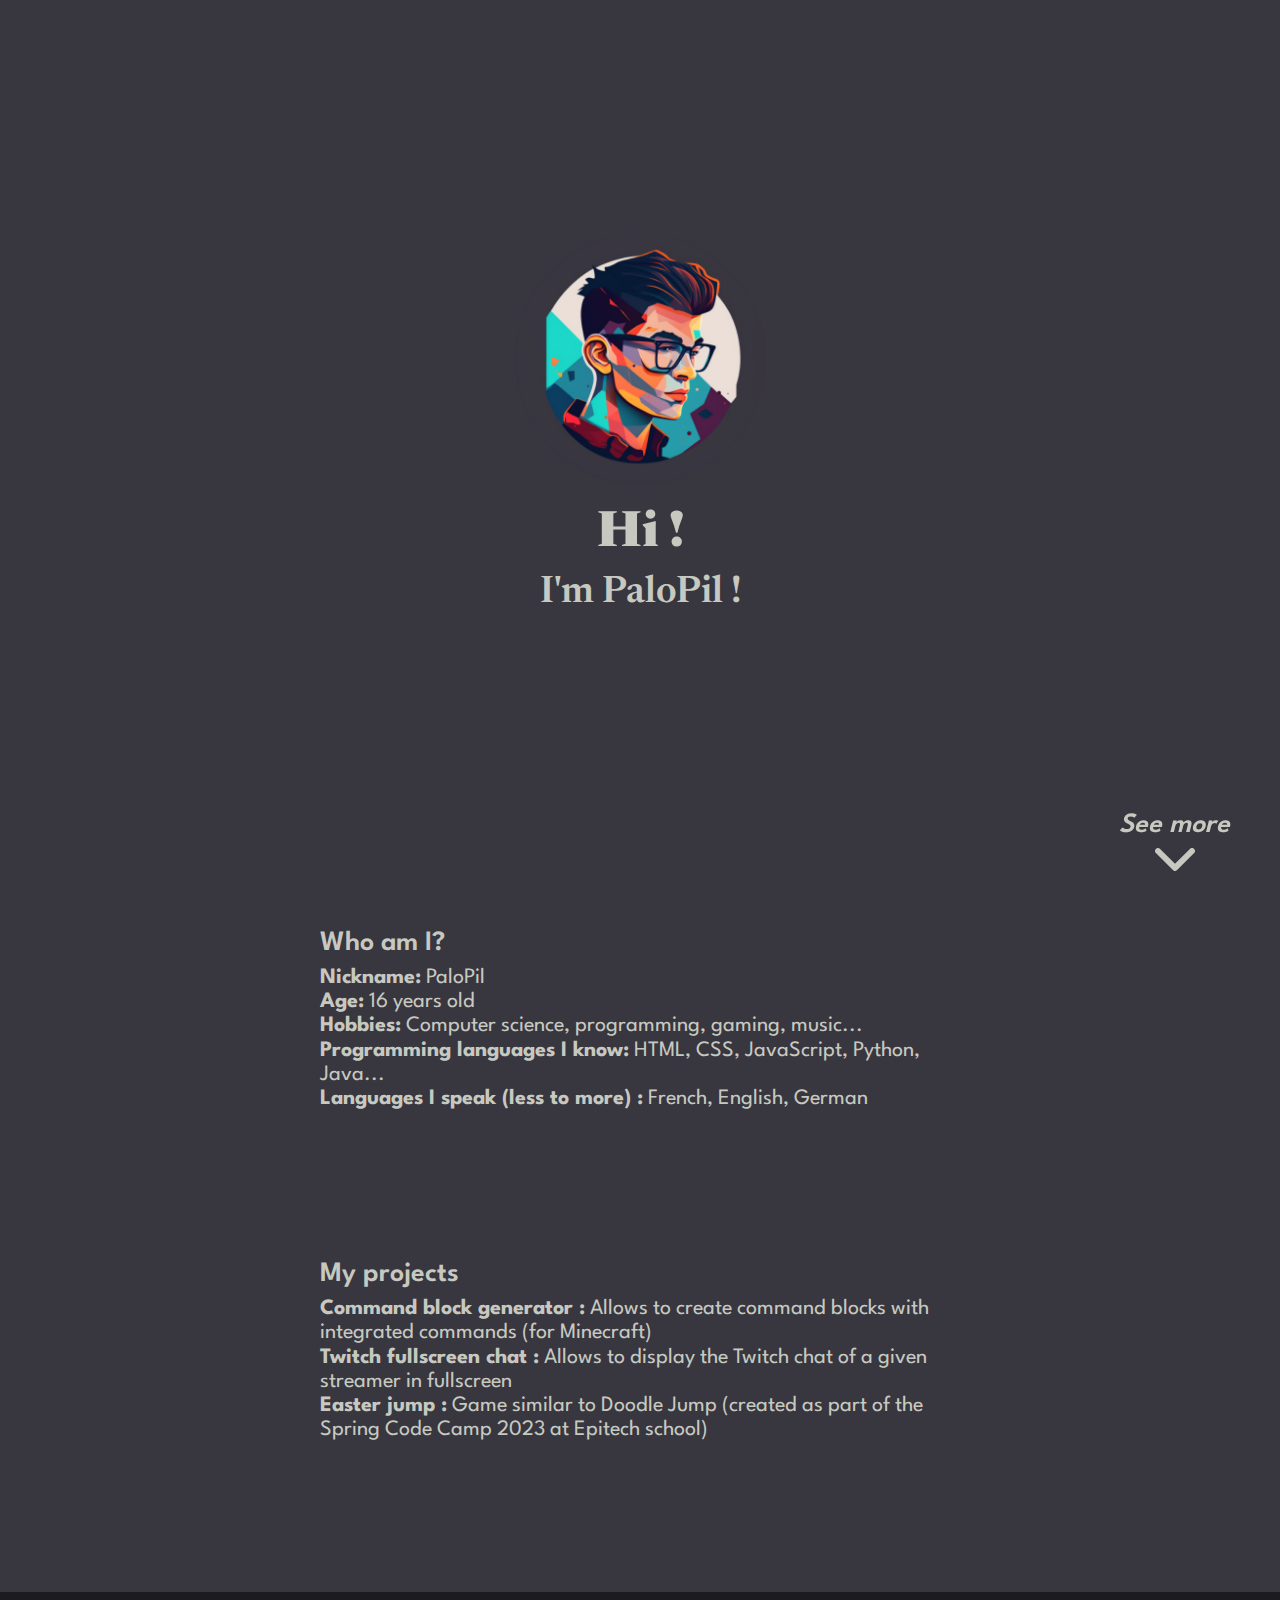
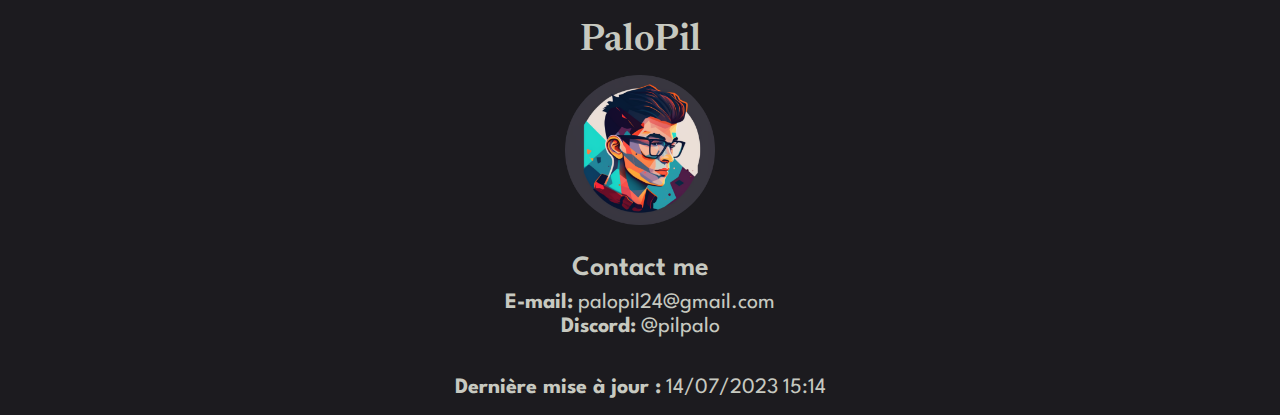
==== en/index.html @ b150a44a "Added english translation" ====
<!DOCTYPE html>
<html lang="fr">
<head>
	<link rel="shortcut icon" type="image/png" href="../assets/pictures/favicon.png">
	<title>PaloPil</title>
	<link rel="stylesheet" type="text/css" href="../assets/styles/homepage.css">
	<script type="text/javascript" src="../assets/scripts/homepage.js"></script>
	<meta name="viewport" content="width=device-width, initial-scale=1">
	<meta charset="utf-8">
</head>
<body>
	<main>
		<header>
			<img src="../assets/pictures/favicon.png">
			<h1>Hi&nbsp!</h1>
			<h2>I'm PaloPil&nbsp!</h2>
			<br/> <br/> <br/>
		</header>

		<section>
			<h3>Who am I?</h3>
			<p>	<b>Nickname:</b> PaloPil <br/>
				<b>Age:</b> 16 years old <br/>
				<b>Hobbies:</b> Computer science, programming, gaming, music... <br/>
				<b>Programming languages I know:</b> HTML, CSS, JavaScript, Python, Java... <br/>
				<b>Languages I speak (less to more) :</b> French, English, German <br/>
			</p>
		</section>
		<section>
			<h3>My projects</h3>
			<p>
				<b><a href="/projects/command-blocks">Command block generator</a> :</b> Allows to create command blocks with integrated commands (for Minecraft) <br/>
				<b><a href="/projects/twitch-chat">Twitch fullscreen chat</a> :</b> Allows to display the Twitch chat of a given streamer in fullscreen <br/>
				<b><a href="/projects/easter-jump">Easter jump</a> :</b> Game similar to Doodle Jump (created as part of the Spring Code Camp 2023 at Epitech school)<br/>
			</p>
		</section>

	</main>
	<nav>
		<h3>See more</h3>
		<svg width="40" height="23" viewBox="0 0 40 23" fill="none" xmlns="http://www.w3.org/2000/svg"> <path d="M39.1209 0.87908C39.3996 1.15736 39.6207 1.48785 39.7715 1.85164C39.9224 2.21544 40 2.6054 40 2.99923C40 3.39306 39.9224 3.78302 39.7715 4.14682C39.6207 4.51061 39.3996 4.8411 39.1209 5.11938L22.1197 22.1206C21.8414 22.3993 21.5109 22.6204 21.1471 22.7712C20.7834 22.922 20.3934 22.9997 19.9996 22.9997C19.6057 22.9997 19.2158 22.922 18.852 22.7712C18.4882 22.6204 18.1577 22.3993 17.8794 22.1206L0.878195 5.11938C0.315896 4.55708 0 3.79444 0 2.99923C0 2.60548 0.0775543 2.21559 0.228235 1.85181C0.378916 1.48804 0.599773 1.1575 0.878195 0.87908C1.15662 0.600657 1.48715 0.379802 1.85093 0.229121C2.2147 0.0784403 2.6046 0.000885073 2.99835 0.000885073C3.79356 0.000885073 4.5562 0.316781 5.1185 0.87908L19.9996 15.7561L34.8806 0.87908C35.1589 0.600403 35.4894 0.379323 35.8532 0.228482C36.217 0.0776415 36.6069 0 37.0008 0C37.3946 0 37.7846 0.0776415 38.1484 0.228482C38.5122 0.379323 38.8426 0.600403 39.1209 0.87908Z" fill="#C7C9C0"/></svg>
	</nav>
	<footer>
		<h2>PaloPil</h2>
		<img src="../assets/pictures/favicon.png">
		<h3>Contact me</h3>
		<p><b>E-mail:</b> <a href="mailto:palopil24@gmail.com">palopil24@gmail.com</a></p>
		<p><b>Discord:</b> <a>@pilpalo</a></p>
		<br/>
		<br/>
		<p><b>Dernière mise à jour :</b> 14/07/2023 15:14</p>
	</footer>
</body>
</html>
---- assets/styles/homepage.css ----
@import url('https://fonts.googleapis.com/css2?family=League+Spartan&family=Newsreader&display=swap');

:root {
    --main-bg-color: #38363F;
    --main-text-color: #C7C9C0;
    --footer-color: #1c1b1f;
}

/*Fonctional*/

body {
    background-color: var(--main-bg-color);
    color: var(--main-text-color);
}

::-webkit-scrollbar {
    width: 0;
}

/*Hides scrollbar*/

* {
    margin: 0;
    user-select: none;
}

/*General styles*/

h1 {
    font: 800 50px 'Newsreader', serif;
    text-align: center;
}

h2 {
    font: 600 38px 'Newsreader', serif;
    text-align: center;
}

h3 {
    font: 600 28px 'League Spartan', sans-serif;
    text-align: left;
    margin: 30px 0 10px;
}

p {
    font: 400 22px 'League Spartan', sans-serif;
    text-align: left;
    line-height: 1.1;
}

a {
    color: var(--main-text-color);
    text-decoration: none;
}

a:hover {
    text-decoration: underline;
}

/*Header*/

header {
    height: 100vh;
    display: flex;
    flex-direction: column;
    justify-content: center;
    align-items: center;
}

header img {
    width: 250px;
}

header h1 {
    margin: 25px 0 15px;
}

nav {
    position: fixed;
    bottom: 25px;
    right: 50px;
    cursor: pointer;
    transition: opacity 0.2s ease;
    text-align: center;
    font-style: italic;
}

nav h3 {
    font-style: italic;
}

/*Main*/

main {
    margin: 0 10%;
}

section {
    margin-bottom: 150px;
}

/*Footer*/

footer {
    padding: 15px;
    display: flex;
    flex-direction: column;
    justify-content: center;
    align-items: center;
    background-color: var(--footer-color);
}

footer h2 {
    margin: 15px 0;
}

footer img {
    width: 150px;
}

/*Responsive*/

@media screen and (min-width: 1024px) {
    main {
        margin: 0 25%;
        text-align: center;
    }
}
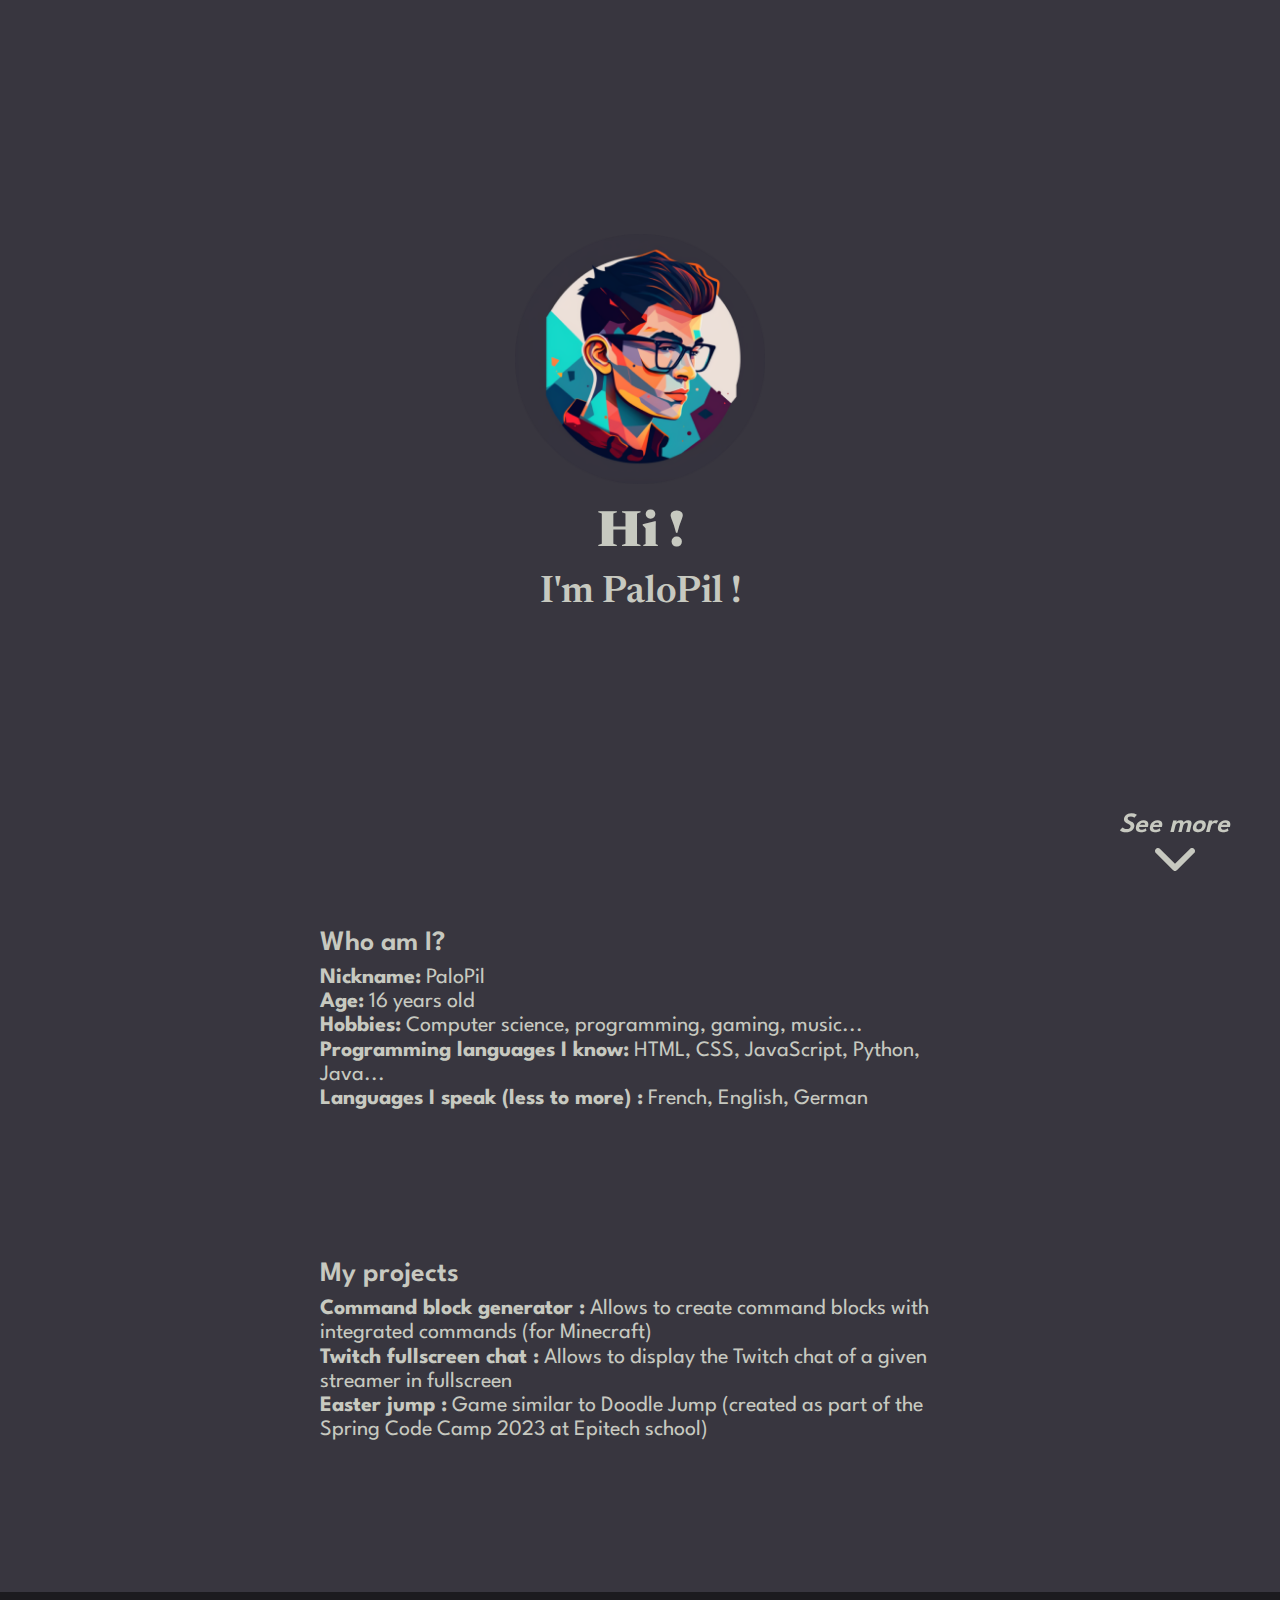
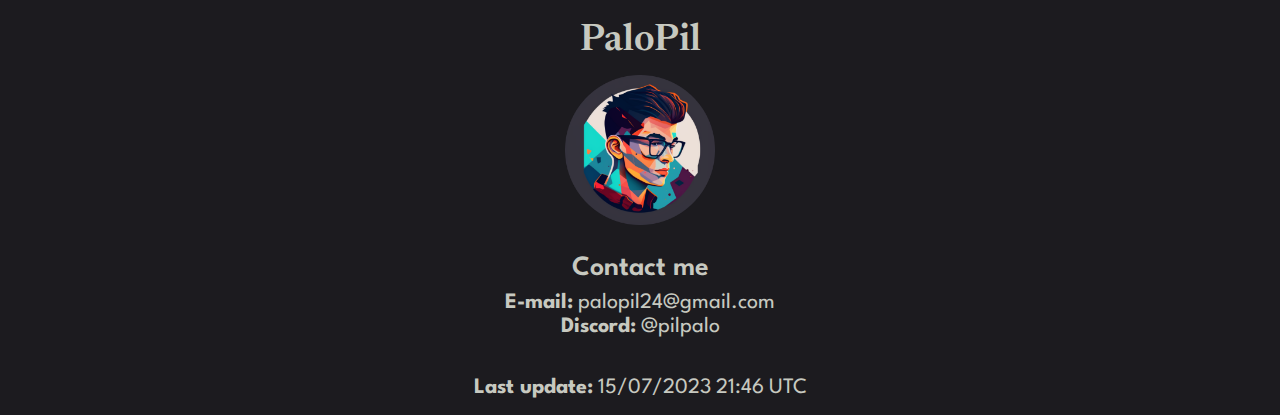
==== commit a27daddb: "Updated update date" ====
--- a/en/index.html
+++ b/en/index.html
@@ -48,7 +48,7 @@
 		<p><b>Discord:</b> <a>@pilpalo</a></p>
 		<br/>
 		<br/>
-		<p><b>Dernière mise à jour :</b> 14/07/2023 15:14</p>
+		<p><b>Last update:</b> 15/07/2023 21:46 UTC</p>
 	</footer>
 </body>
 </html>
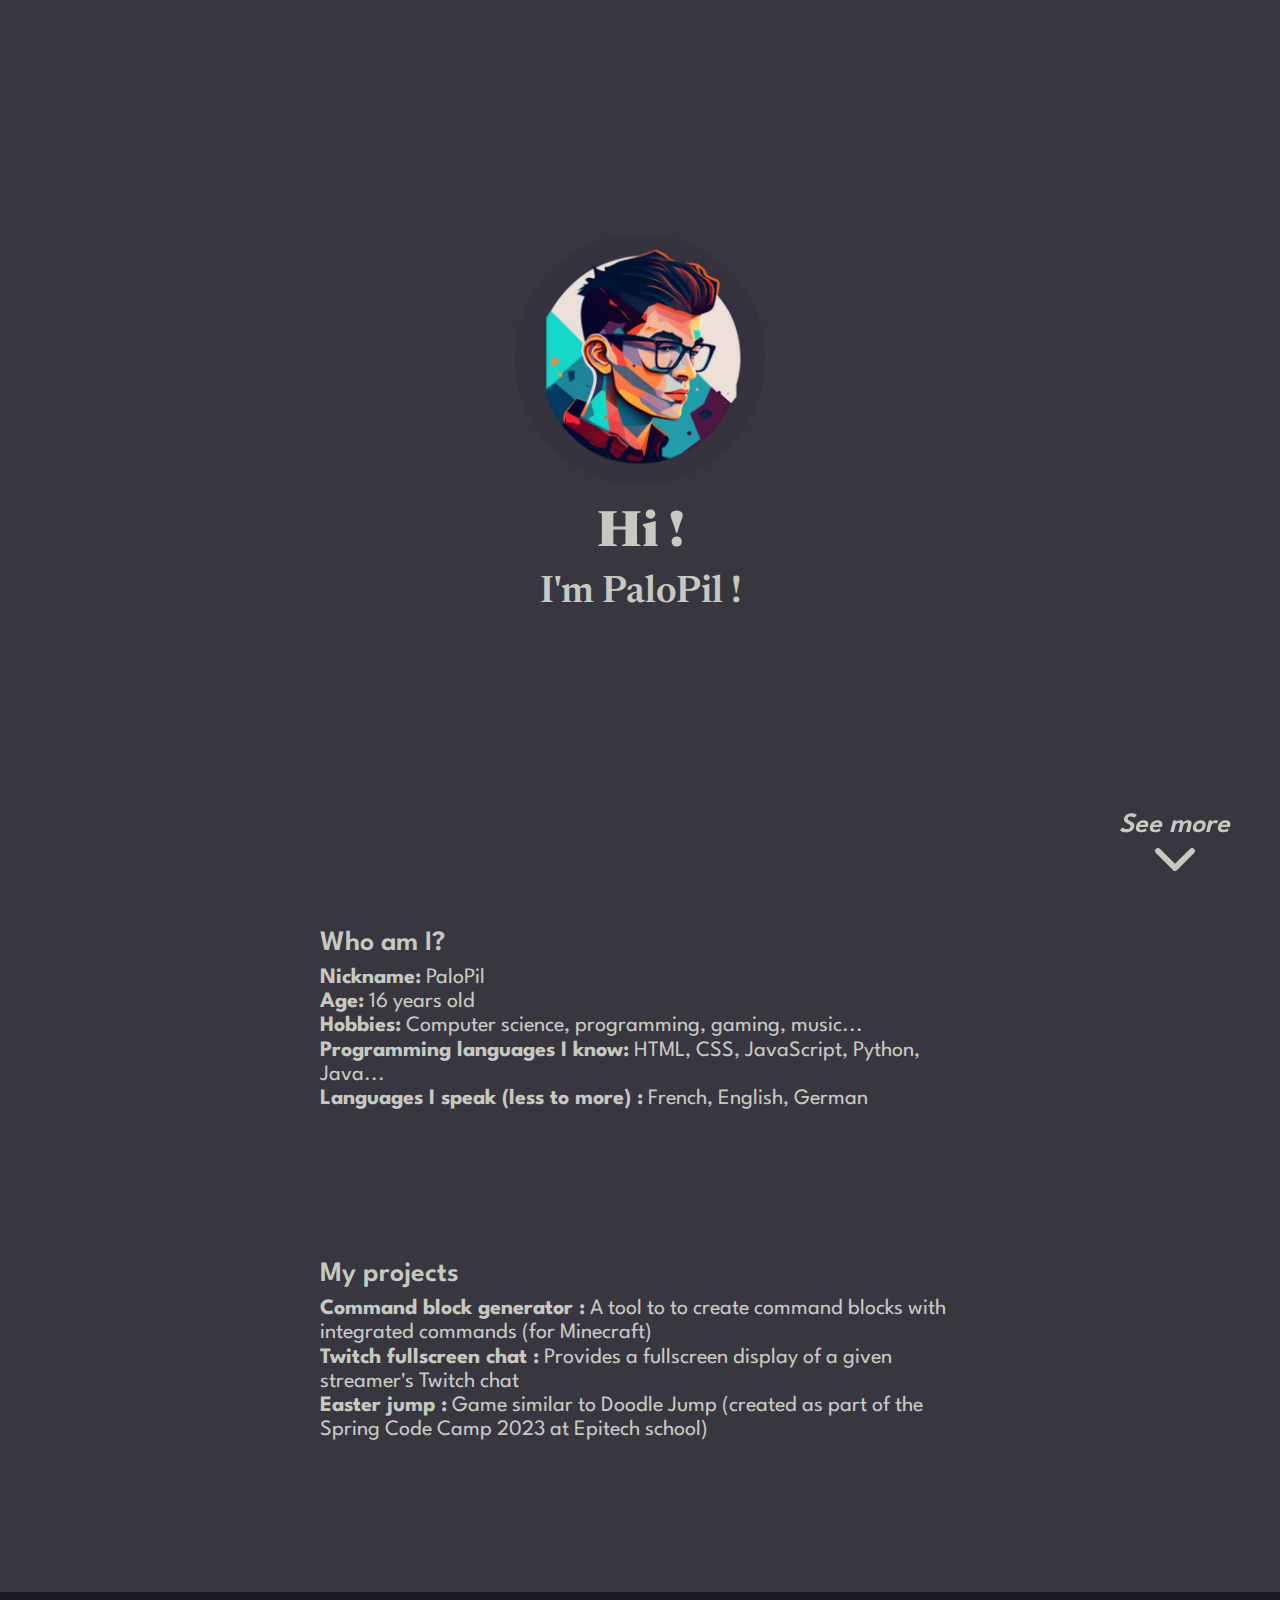
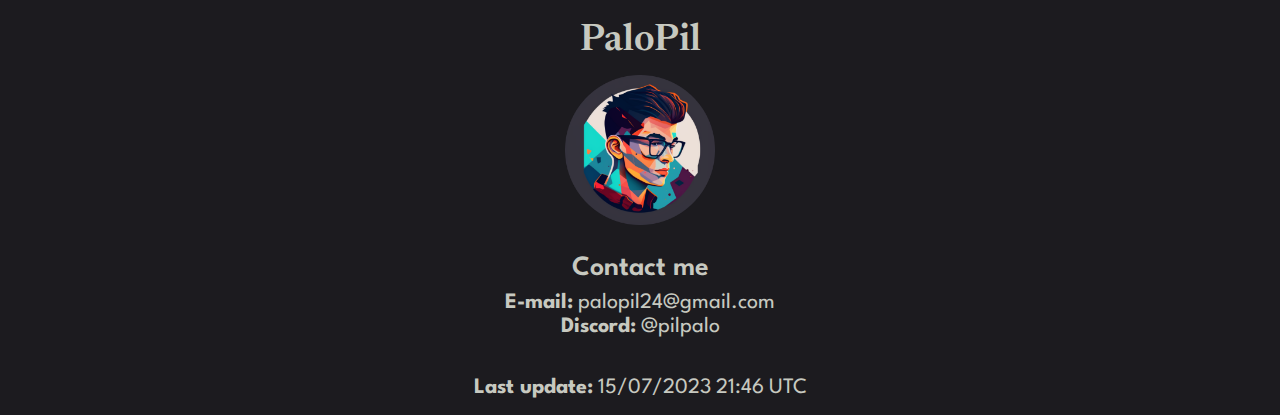
==== commit 5c80f0a2: "Edited English translation of the homepage" ====
--- a/en/index.html
+++ b/en/index.html
@@ -29,8 +29,8 @@
 		<section>
 			<h3>My projects</h3>
 			<p>
-				<b><a href="/projects/command-blocks">Command block generator</a> :</b> Allows to create command blocks with integrated commands (for Minecraft) <br/>
-				<b><a href="/projects/twitch-chat">Twitch fullscreen chat</a> :</b> Allows to display the Twitch chat of a given streamer in fullscreen <br/>
+				<b><a href="/projects/command-blocks">Command block generator</a> :</b> A tool to to create command blocks with integrated commands (for Minecraft) <br/>
+				<b><a href="/projects/twitch-chat">Twitch fullscreen chat</a> :</b> Provides a fullscreen display of a given streamer's Twitch chat <br/>
 				<b><a href="/projects/easter-jump">Easter jump</a> :</b> Game similar to Doodle Jump (created as part of the Spring Code Camp 2023 at Epitech school)<br/>
 			</p>
 		</section>
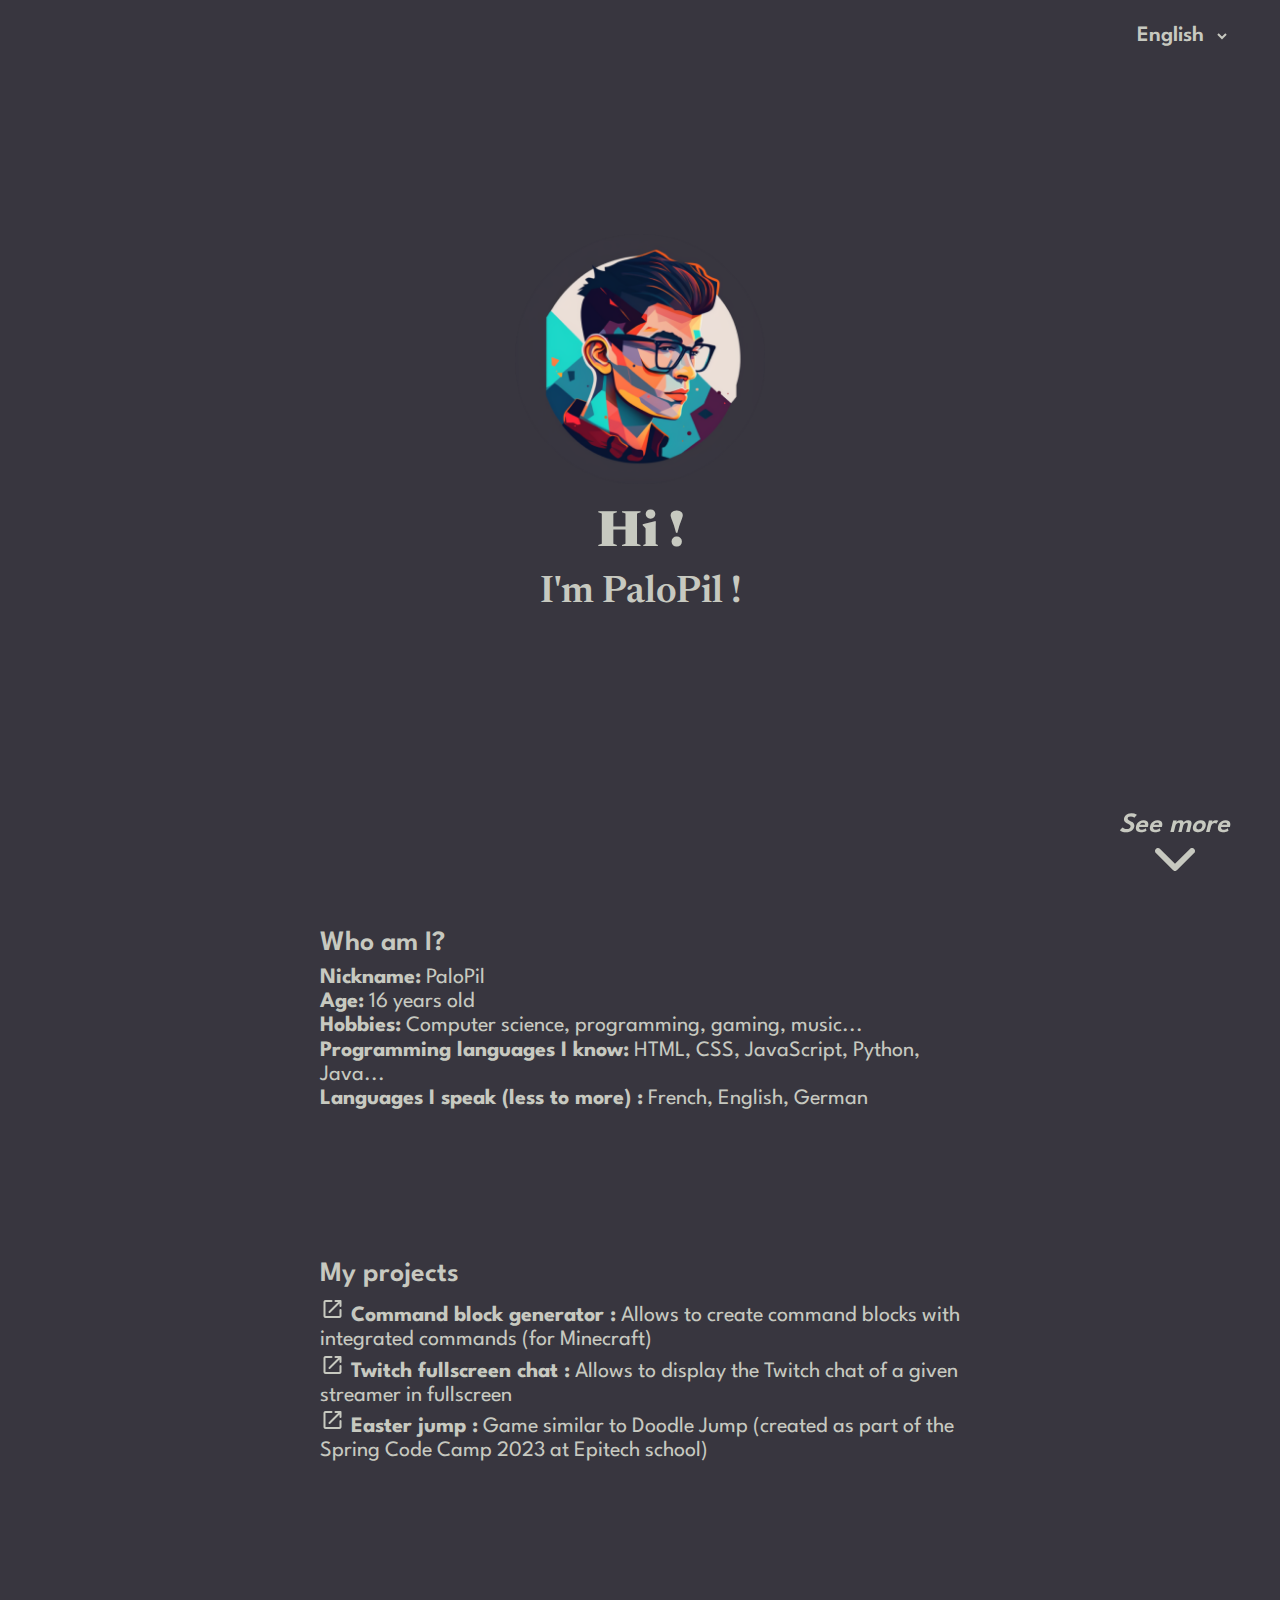
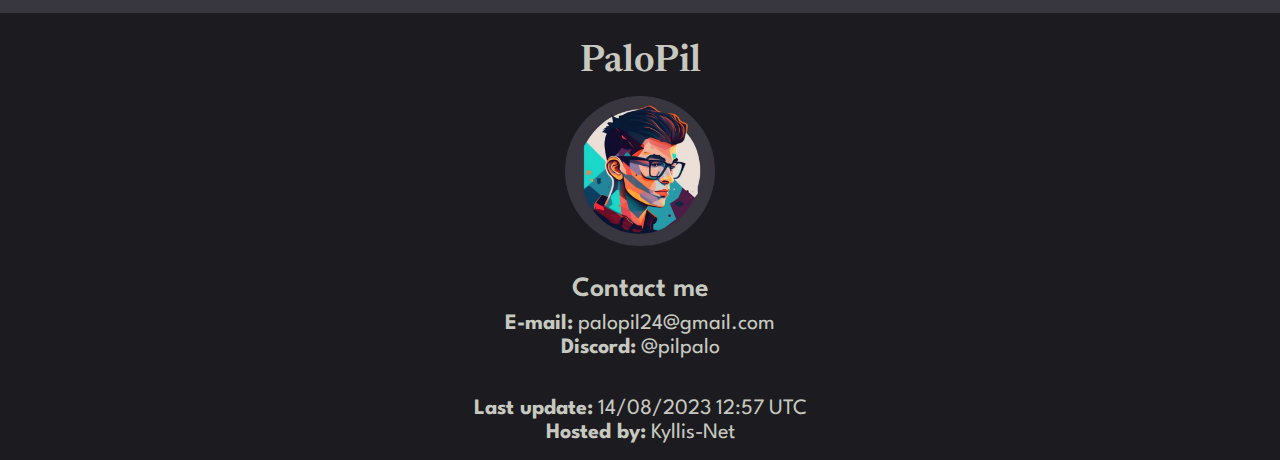
==== commit 2907893e: "Update homepage with language selector and project icons" ====
--- a/en/index.html
+++ b/en/index.html
@@ -1,5 +1,5 @@
 <!DOCTYPE html>
-<html lang="fr">
+<html lang="en">
 <head>
 	<link rel="shortcut icon" type="image/png" href="../assets/pictures/favicon.png">
 	<title>PaloPil</title>
@@ -11,6 +11,10 @@
 <body>
 	<main>
 		<header>
+			<select name="pays" id="pays" required="">
+				<option value="en" selected>English</option>
+				<option value="fr">Français</option>
+			</select>
 			<img src="../assets/pictures/favicon.png">
 			<h1>Hi&nbsp!</h1>
 			<h2>I'm PaloPil&nbsp!</h2>
@@ -29,8 +33,8 @@
 		<section>
 			<h3>My projects</h3>
 			<p>
-				<b><a href="/projects/command-blocks">Command block generator</a> :</b> A tool to to create command blocks with integrated commands (for Minecraft) <br/>
-				<b><a href="/projects/twitch-chat">Twitch fullscreen chat</a> :</b> Provides a fullscreen display of a given streamer's Twitch chat <br/>
+				<b><a href="/projects/command-blocks">Command block generator</a> :</b> Allows to create command blocks with integrated commands (for Minecraft) <br/>
+				<b><a href="/projects/twitch-chat">Twitch fullscreen chat</a> :</b> Allows to display the Twitch chat of a given streamer in fullscreen <br/>
 				<b><a href="/projects/easter-jump">Easter jump</a> :</b> Game similar to Doodle Jump (created as part of the Spring Code Camp 2023 at Epitech school)<br/>
 			</p>
 		</section>
@@ -48,7 +52,8 @@
 		<p><b>Discord:</b> <a>@pilpalo</a></p>
 		<br/>
 		<br/>
-		<p><b>Last update:</b> 15/07/2023 21:46 UTC</p>
+		<p><b>Last update:</b> 14/08/2023 12:57 UTC</p>
+		<p><b>Hosted by:</b> <a href="https://www.kyllis-net.com" target="_blank">Kyllis-Net</a></p>
 	</footer>
 </body>
 </html>
--- a/assets/styles/homepage.css
+++ b/assets/styles/homepage.css
@@ -57,6 +57,11 @@
     text-decoration: underline;
 }
 
+a svg {
+    width: 25px;
+    color: var(--main-text-color);
+}
+
 /*Header*/
 
 header {
@@ -65,6 +70,16 @@
     flex-direction: column;
     justify-content: center;
     align-items: center;
+}
+
+header select {
+    position: absolute;
+    top: 25px;
+    right: 50px;
+    background-color: var(--main-bg-color);
+    border: none;
+    font: 600 22px 'League Spartan', sans-serif;
+    color: var(--main-text-color);
 }
 
 header img {
@@ -118,6 +133,10 @@
     width: 150px;
 }
 
+footer p {
+    text-align: center;
+}
+
 /*Responsive*/
 
 @media screen and (min-width: 1024px) {
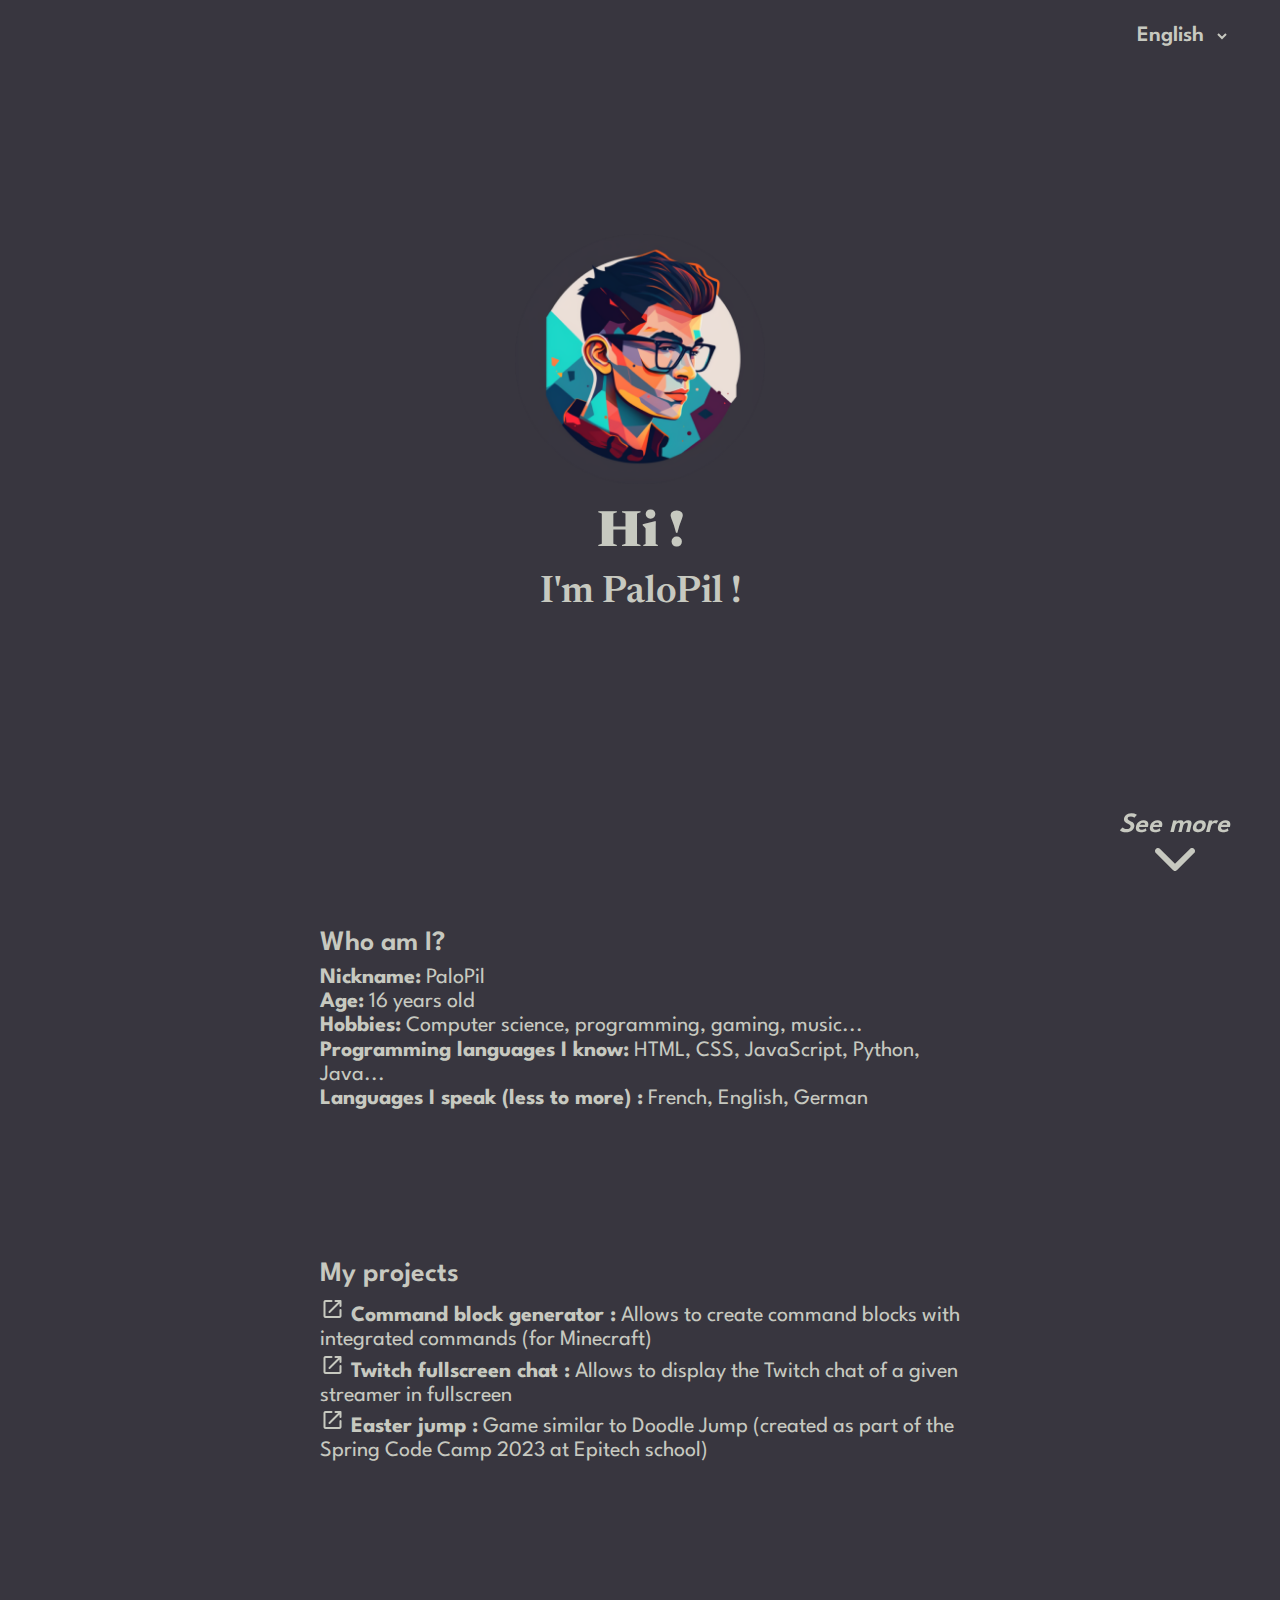
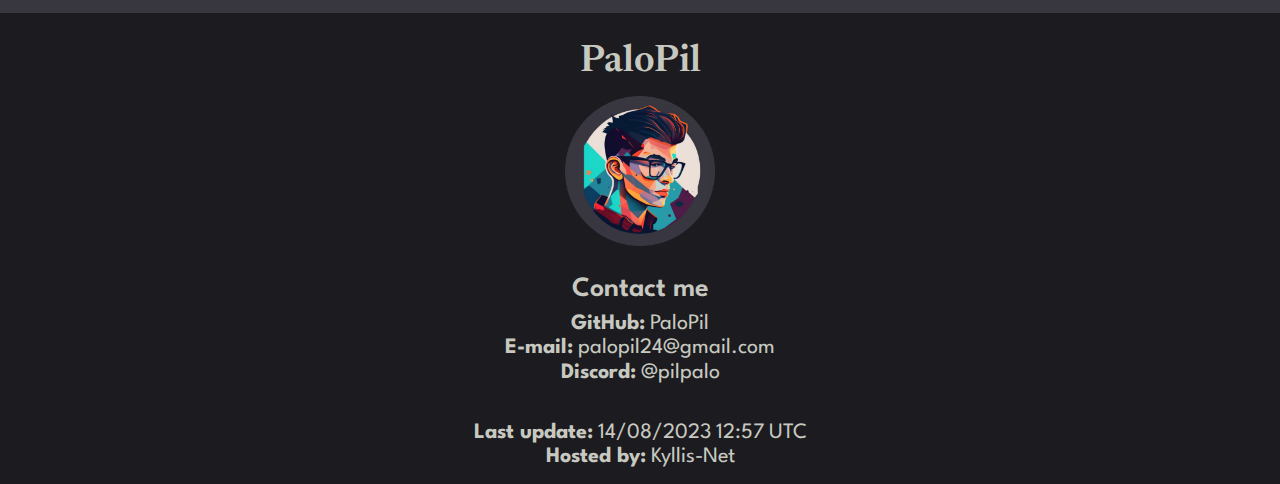
==== commit 3e81b8d9: "Add GitHub link to contact information" ====
--- a/en/index.html
+++ b/en/index.html
@@ -48,6 +48,7 @@
 		<h2>PaloPil</h2>
 		<img src="../assets/pictures/favicon.png">
 		<h3>Contact me</h3>
+		<p><b>GitHub:</b> <a href="https://github.com/PaloPil/">PaloPil</a></p>
 		<p><b>E-mail:</b> <a href="mailto:palopil24@gmail.com">palopil24@gmail.com</a></p>
 		<p><b>Discord:</b> <a>@pilpalo</a></p>
 		<br/>
